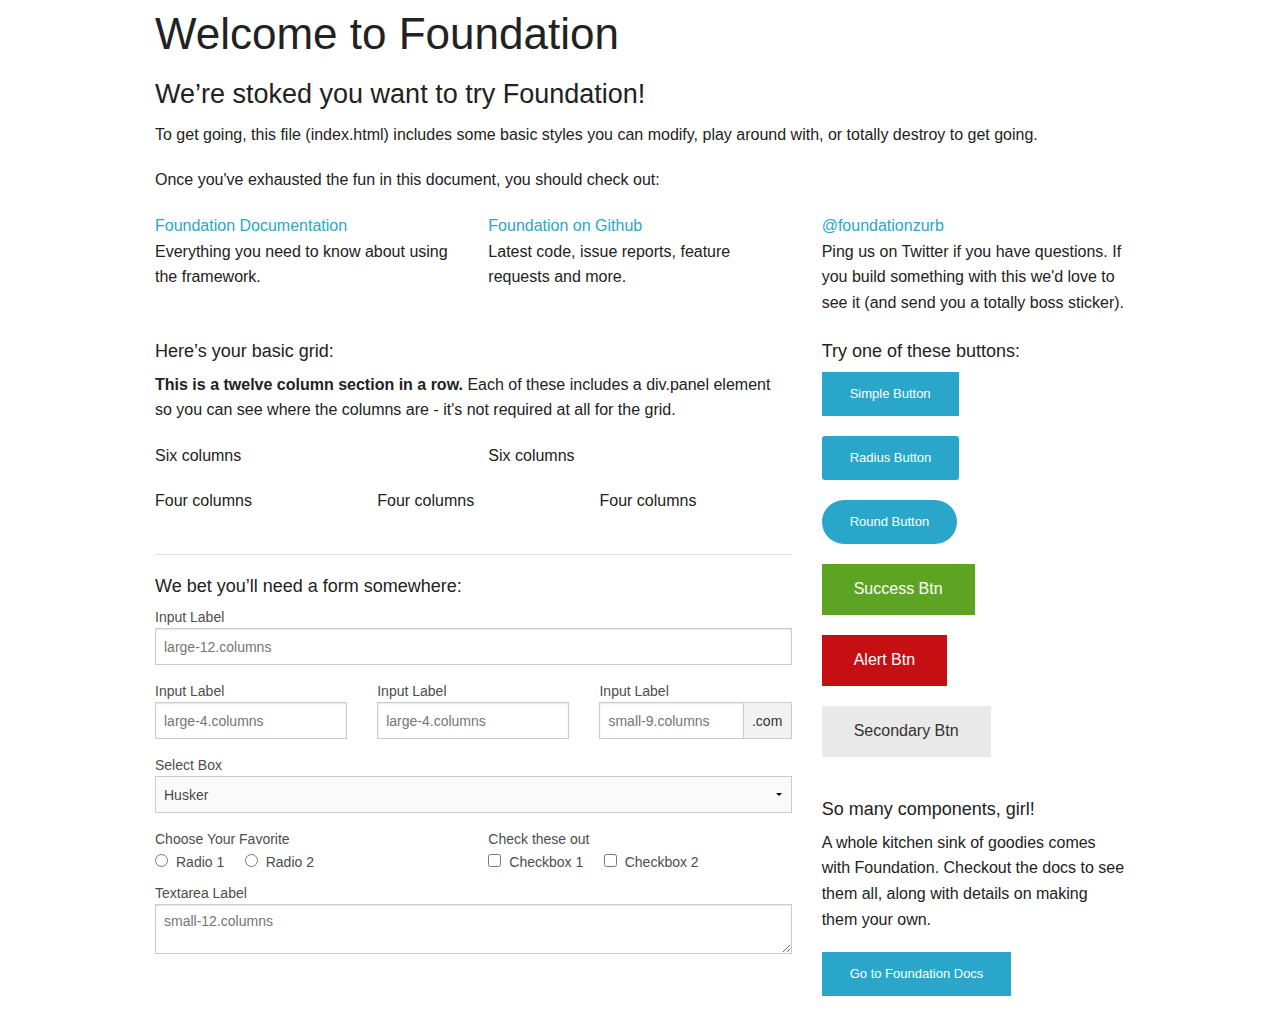
==== index2.html @ b11432b9 "changes to index file" ====
<!doctype html>
<html class="no-js" lang="en">
  <head>
    <meta charset="utf-8" />
    <meta name="viewport" content="width=device-width, initial-scale=1.0" />
    <title>Foundation | Welcome</title>
    <link rel="stylesheet" href="css/foundation.css" />
    <script src="js/vendor/modernizr.js"></script>
  </head>
  <body>
    
    <div class="row">
      <div class="large-12 columns">
        <h1>Welcome to Foundation</h1>
      </div>
    </div>
    
    <div class="row">
      <div class="large-12 columns">
      	<div class="panel">
	        <h3>We&rsquo;re stoked you want to try Foundation! </h3>
	        <p>To get going, this file (index.html) includes some basic styles you can modify, play around with, or totally destroy to get going.</p>
	        <p>Once you've exhausted the fun in this document, you should check out:</p>
	        <div class="row">
	        	<div class="large-4 medium-4 columns">
	    		<p><a href="http://foundation.zurb.com/docs">Foundation Documentation</a><br />Everything you need to know about using the framework.</p>
	    	</div>
	        	<div class="large-4 medium-4 columns">
	        		<p><a href="http://github.com/zurb/foundation">Foundation on Github</a><br />Latest code, issue reports, feature requests and more.</p>
	        	</div>
	        	<div class="large-4 medium-4 columns">
	        		<p><a href="http://twitter.com/foundationzurb">@foundationzurb</a><br />Ping us on Twitter if you have questions. If you build something with this we'd love to see it (and send you a totally boss sticker).</p>
	        	</div>        
					</div>
      	</div>
      </div>
    </div>

    <div class="row">
      <div class="large-8 medium-8 columns">
        <h5>Here&rsquo;s your basic grid:</h5>
        <!-- Grid Example -->

        <div class="row">
          <div class="large-12 columns">
            <div class="callout panel">
              <p><strong>This is a twelve column section in a row.</strong> Each of these includes a div.panel element so you can see where the columns are - it's not required at all for the grid.</p>
            </div>
          </div>
        </div>
        <div class="row">
          <div class="large-6 medium-6 columns">
            <div class="callout panel">
              <p>Six columns</p>
            </div>
          </div>
          <div class="large-6 medium-6 columns">
            <div class="callout panel">
              <p>Six columns</p>
            </div>
          </div>
        </div>
        <div class="row">
          <div class="large-4 medium-4 small-4 columns">
            <div class="callout panel">
              <p>Four columns</p>
            </div>
          </div>
          <div class="large-4 medium-4 small-4 columns">
            <div class="callout panel">
              <p>Four columns</p>
            </div>
          </div>
          <div class="large-4 medium-4 small-4 columns">
            <div class="callout panel">
              <p>Four columns</p>
            </div>
          </div>
        </div>
        
        <hr />
                
        <h5>We bet you&rsquo;ll need a form somewhere:</h5>
        <form>
				  <div class="row">
				    <div class="large-12 columns">
				      <label>Input Label</label>
				      <input type="text" placeholder="large-12.columns" />
				    </div>
				  </div>
				  <div class="row">
				    <div class="large-4 medium-4 columns">
				      <label>Input Label</label>
				      <input type="text" placeholder="large-4.columns" />
				    </div>
				    <div class="large-4 medium-4 columns">
				      <label>Input Label</label>
				      <input type="text" placeholder="large-4.columns" />
				    </div>
				    <div class="large-4 medium-4 columns">
				      <div class="row collapse">
				        <label>Input Label</label>
				        <div class="small-9 columns">
				          <input type="text" placeholder="small-9.columns" />
				        </div>
				        <div class="small-3 columns">
				          <span class="postfix">.com</span>
				        </div>
				      </div>
				    </div>
				  </div>
				  <div class="row">
				    <div class="large-12 columns">
				      <label>Select Box</label>
				      <select>
				        <option value="husker">Husker</option>
				        <option value="starbuck">Starbuck</option>
				        <option value="hotdog">Hot Dog</option>
				        <option value="apollo">Apollo</option>
				      </select>
				    </div>
				  </div>
				  <div class="row">
				    <div class="large-6 medium-6 columns">
				      <label>Choose Your Favorite</label>
				      <input type="radio" name="pokemon" value="Red" id="pokemonRed"><label for="pokemonRed">Radio 1</label>
				      <input type="radio" name="pokemon" value="Blue" id="pokemonBlue"><label for="pokemonBlue">Radio 2</label>
				    </div>
				    <div class="large-6 medium-6 columns">
				      <label>Check these out</label>
				      <input id="checkbox1" type="checkbox"><label for="checkbox1">Checkbox 1</label>
				      <input id="checkbox2" type="checkbox"><label for="checkbox2">Checkbox 2</label>
				    </div>
				  </div>
				  <div class="row">
				    <div class="large-12 columns">
				      <label>Textarea Label</label>
				      <textarea placeholder="small-12.columns"></textarea>
				    </div>
				  </div>
				</form>
      </div>     

      <div class="large-4 medium-4 columns">
			  <h5>Try one of these buttons:</h5>
			  <p><a href="#" class="small button">Simple Button</a><br/>
        <a href="#" class="small radius button">Radius Button</a><br/>
        <a href="#" class="small round button">Round Button</a><br/>            
        <a href="#" class="medium success button">Success Btn</a><br/>
        <a href="#" class="medium alert button">Alert Btn</a><br/>
        <a href="#" class="medium secondary button">Secondary Btn</a></p>           
				<div class="panel">
        	<h5>So many components, girl!</h5>
        	<p>A whole kitchen sink of goodies comes with Foundation. Checkout the docs to see them all, along with details on making them your own.</p>
        	<a href="http://foundation.zurb.com/docs/" class="small button">Go to Foundation Docs</a>          
        </div>
      </div>
    </div>
    
    <script src="js/vendor/jquery.js"></script>
    <script src="js/foundation.min.js"></script>
    <script>
      $(document).foundation();
    </script>
  </body>
</html>
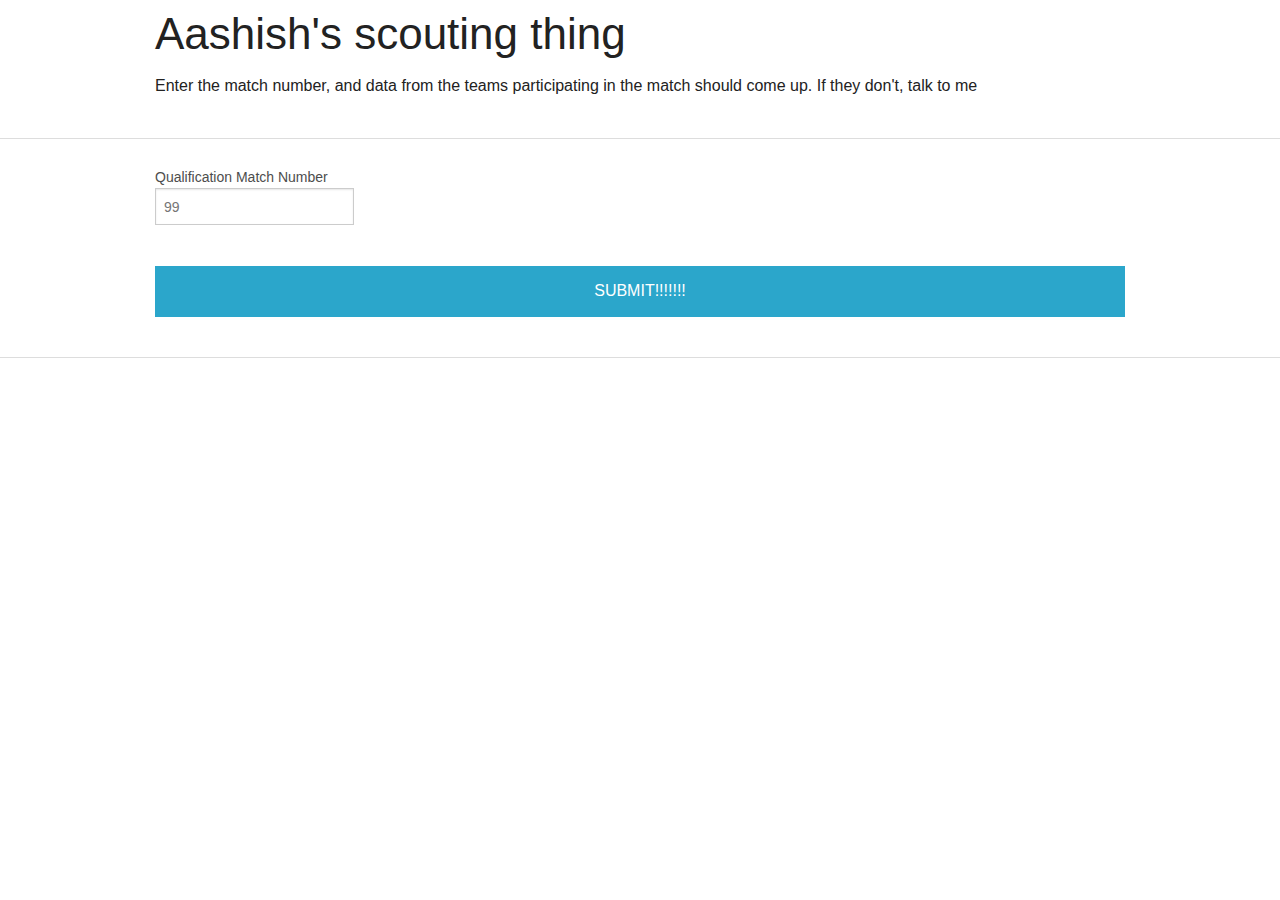
==== commit a441ccc1: "made new versions, changed events for main" ====
--- a/index2.html
+++ b/index2.html
@@ -1,166 +1,270 @@
 <!doctype html>
 <html class="no-js" lang="en">
   <head>
-    <meta charset="utf-8" />
-    <meta name="viewport" content="width=device-width, initial-scale=1.0" />
-    <title>Foundation | Welcome</title>
-    <link rel="stylesheet" href="css/foundation.css" />
-    <script src="js/vendor/modernizr.js"></script>
+	<meta charset="utf-8" />
+	<meta name="viewport" content="width=device-width, initial-scale=1.0" />
+	<title>Aashish's scouting thing</title>
+	<link rel="stylesheet" href="css/foundation.css" />
+	<script src="js/vendor/modernizr.js"></script>
+	<style>
+
+	/*
+	Max width before this PARTICULAR table gets nasty
+	This query will take effect for any screen smaller than 760px
+	and also iPads specifically.
+	*/
+
+	/* 
+	Generic Styling, for Desktops/Laptops 
+	*/
+	table { 
+		width: 100%; 
+		border-collapse: collapse; 
+	}
+	th { 
+		background: #333; 
+		color: white; 
+		font-weight: bold; 
+	}
+	td, th { 
+		padding: 6px; 
+		border: 1px solid #ccc; 
+		text-align: left; 
+	}
+	@media
+	only screen and (max-width: 760px),
+	(min-device-width: 768px) and (max-device-width: 1024px)  {
+
+		/* Force table to not be like tables anymore */
+		table, thead, tbody, th, td, tr {
+			display: block;
+			margin: 0 auto;
+		}
+
+		/* Hide table headers (but not display: none;, for accessibility) */
+		thead tr {
+			position: absolute;
+			top: -9999px;
+			left: -9999px;
+		}
+
+		tr
+		{
+			border: 1px solid #ccc; 
+			border-bottom: 1px solid black;
+		}
+
+		td {
+			/* Behave  like a "row" */
+			border: none;
+			border-bottom: 1px solid #eee;
+					/*border-bottom: 1px solid black;*/
+
+			position: relative;
+			padding-left: 50%;
+		}
+
+		td:before {
+			/* Now like a table header */
+			position: absolute;
+			/* Top/left values mimic padding */
+			top: 6px;
+			left: 6px;
+			width: 45%;
+			padding-right: 10px;
+			white-space: nowrap;
+		}
+
+		/*
+		Label the data
+		*/
+		td:nth-of-type(1):before { content: "Team Number"; }
+		td:nth-of-type(2):before { content: "Rank"; }
+		td:nth-of-type(3):before { content: "Qual Avg"; }
+		td:nth-of-type(4):before { content: "Auto"; }
+		td:nth-of-type(5):before { content: "Container"; }
+		td:nth-of-type(6):before { content: "Coop"; }
+		td:nth-of-type(7):before { content: "Litter"; }
+		td:nth-of-type(8):before { content: "Tote"; }
+		td:nth-of-type(9):before { content: "Played"; }
+		td:nth-of-type(10):before { content: "OPR"; }
+
+
+	}
+
+	/* Smartphones (portrait and landscape) ----------- */
+	@media only screen
+	and (min-device-width : 320px)
+	and (max-device-width : 480px) {
+		body {
+			padding: 0;
+			margin: 0;
+			width: 100%; 
+			font-size: 12px;	}
+		}
+
+	/* iPads (portrait and landscape) ----------- */
+	@media only screen and (min-device-width: 768px) and (max-device-width: 1024px) {
+		body {
+			width: 495px;
+		}
+	}
+
+	</style>
+	<style>
+	tr.blue{
+		background-color: #ddf;
+	}
+	.red{
+		background-color: #fdd;
+	}
+
+
+	table{border-collapse:collapse !important;}
+
+
+	</style>
   </head>
   <body>
-    
-    <div class="row">
-      <div class="large-12 columns">
-        <h1>Welcome to Foundation</h1>
-      </div>
-    </div>
-    
-    <div class="row">
-      <div class="large-12 columns">
-      	<div class="panel">
-	        <h3>We&rsquo;re stoked you want to try Foundation! </h3>
-	        <p>To get going, this file (index.html) includes some basic styles you can modify, play around with, or totally destroy to get going.</p>
-	        <p>Once you've exhausted the fun in this document, you should check out:</p>
-	        <div class="row">
-	        	<div class="large-4 medium-4 columns">
-	    		<p><a href="http://foundation.zurb.com/docs">Foundation Documentation</a><br />Everything you need to know about using the framework.</p>
-	    	</div>
-	        	<div class="large-4 medium-4 columns">
-	        		<p><a href="http://github.com/zurb/foundation">Foundation on Github</a><br />Latest code, issue reports, feature requests and more.</p>
-	        	</div>
-	        	<div class="large-4 medium-4 columns">
-	        		<p><a href="http://twitter.com/foundationzurb">@foundationzurb</a><br />Ping us on Twitter if you have questions. If you build something with this we'd love to see it (and send you a totally boss sticker).</p>
-	        	</div>        
-					</div>
-      	</div>
-      </div>
-    </div>
-
-    <div class="row">
-      <div class="large-8 medium-8 columns">
-        <h5>Here&rsquo;s your basic grid:</h5>
-        <!-- Grid Example -->
-
-        <div class="row">
-          <div class="large-12 columns">
-            <div class="callout panel">
-              <p><strong>This is a twelve column section in a row.</strong> Each of these includes a div.panel element so you can see where the columns are - it's not required at all for the grid.</p>
-            </div>
-          </div>
-        </div>
-        <div class="row">
-          <div class="large-6 medium-6 columns">
-            <div class="callout panel">
-              <p>Six columns</p>
-            </div>
-          </div>
-          <div class="large-6 medium-6 columns">
-            <div class="callout panel">
-              <p>Six columns</p>
-            </div>
-          </div>
-        </div>
-        <div class="row">
-          <div class="large-4 medium-4 small-4 columns">
-            <div class="callout panel">
-              <p>Four columns</p>
-            </div>
-          </div>
-          <div class="large-4 medium-4 small-4 columns">
-            <div class="callout panel">
-              <p>Four columns</p>
-            </div>
-          </div>
-          <div class="large-4 medium-4 small-4 columns">
-            <div class="callout panel">
-              <p>Four columns</p>
-            </div>
-          </div>
-        </div>
-        
-        <hr />
-                
-        <h5>We bet you&rsquo;ll need a form somewhere:</h5>
-        <form>
-				  <div class="row">
-				    <div class="large-12 columns">
-				      <label>Input Label</label>
-				      <input type="text" placeholder="large-12.columns" />
-				    </div>
-				  </div>
-				  <div class="row">
-				    <div class="large-4 medium-4 columns">
-				      <label>Input Label</label>
-				      <input type="text" placeholder="large-4.columns" />
-				    </div>
-				    <div class="large-4 medium-4 columns">
-				      <label>Input Label</label>
-				      <input type="text" placeholder="large-4.columns" />
-				    </div>
-				    <div class="large-4 medium-4 columns">
-				      <div class="row collapse">
-				        <label>Input Label</label>
-				        <div class="small-9 columns">
-				          <input type="text" placeholder="small-9.columns" />
-				        </div>
-				        <div class="small-3 columns">
-				          <span class="postfix">.com</span>
-				        </div>
-				      </div>
-				    </div>
-				  </div>
-				  <div class="row">
-				    <div class="large-12 columns">
-				      <label>Select Box</label>
-				      <select>
-				        <option value="husker">Husker</option>
-				        <option value="starbuck">Starbuck</option>
-				        <option value="hotdog">Hot Dog</option>
-				        <option value="apollo">Apollo</option>
-				      </select>
-				    </div>
-				  </div>
-				  <div class="row">
-				    <div class="large-6 medium-6 columns">
-				      <label>Choose Your Favorite</label>
-				      <input type="radio" name="pokemon" value="Red" id="pokemonRed"><label for="pokemonRed">Radio 1</label>
-				      <input type="radio" name="pokemon" value="Blue" id="pokemonBlue"><label for="pokemonBlue">Radio 2</label>
-				    </div>
-				    <div class="large-6 medium-6 columns">
-				      <label>Check these out</label>
-				      <input id="checkbox1" type="checkbox"><label for="checkbox1">Checkbox 1</label>
-				      <input id="checkbox2" type="checkbox"><label for="checkbox2">Checkbox 2</label>
-				    </div>
-				  </div>
-				  <div class="row">
-				    <div class="large-12 columns">
-				      <label>Textarea Label</label>
-				      <textarea placeholder="small-12.columns"></textarea>
-				    </div>
-				  </div>
-				</form>
-      </div>     
-
-      <div class="large-4 medium-4 columns">
-			  <h5>Try one of these buttons:</h5>
-			  <p><a href="#" class="small button">Simple Button</a><br/>
-        <a href="#" class="small radius button">Radius Button</a><br/>
-        <a href="#" class="small round button">Round Button</a><br/>            
-        <a href="#" class="medium success button">Success Btn</a><br/>
-        <a href="#" class="medium alert button">Alert Btn</a><br/>
-        <a href="#" class="medium secondary button">Secondary Btn</a></p>           
-				<div class="panel">
-        	<h5>So many components, girl!</h5>
-        	<p>A whole kitchen sink of goodies comes with Foundation. Checkout the docs to see them all, along with details on making them your own.</p>
-        	<a href="http://foundation.zurb.com/docs/" class="small button">Go to Foundation Docs</a>          
-        </div>
-      </div>
-    </div>
-    
-    <script src="js/vendor/jquery.js"></script>
-    <script src="js/foundation.min.js"></script>
-    <script>
-      $(document).foundation();
-    </script>
+	
+	<div class="row">
+	  <div class="large-12 columns">
+		<h1>Aashish's scouting thing</h1>
+		<p>Enter the match number, and data from the teams participating in the match should come up.  If they don't, talk to me</p>
+	  </div>
+	</div>
+	<hr/>
+	<form>
+		<div class="row">
+			<div class="small-12 columns center">
+				<label for="matchNum" class="inline left">Qualification Match Number
+				<input id="matchNum" type="number" placeholder="99" /></label>
+			</div>
+		</div>
+<!-- 		<div class="row">
+			<a id="open-advanced-options">Advanced</a>
+		</div>
+
+		<div id="advanced" class="row" style="display: none">
+			<div class="small-12 columns center">
+				<label for="eventKey" class="inline left">Event Key(ex. 2015cama)
+				<input id="eventKey" type="text" placeholder="2015utwv" /></label>
+			</div>
+		</div>
+ -->
+		<div class="row">
+			<div class="small-12 columns">
+				<a href="#" id="submit" class="button expand">SUBMIT!!!!!!!</a>
+			</div>
+		</div>
+	</form>
+
+	<hr/>
+	<div id="newInfo" style="display: none;">
+		<div class="row">
+			<h2>Data</h2>
+		</div>
+
+		<table>
+		<thead>
+		<tr>
+			<th>Team Number</th>
+			<th>Rank</th>
+			<th>Qual Avg</th>
+			<th>Auto</th>
+			<th>Container</th>
+			<th>Coop</th>
+			<th>Litter</th>
+			<th>Tote</th>
+			<th>Played</th>
+			<th>OPR</th>
+
+		</tr>
+		</thead>
+		<tbody>
+		<tr class="blue">
+			<td id="blue1-teamNum">115</td>
+			<td id="blue1-rank">1</td>
+			<td id="blue1-qa">100.00</td>
+			<td id="blue1-auto">100</td>
+			<td id="blue1-container">100</td>
+			<td id="blue1-coop">100</td>
+			<td id="blue1-litter">100</td>
+			<td id="blue1-tote">100</td>
+			<td id="blue1-played">100</td>
+			<td id="blue1-opr">100.3232</td>
+		</tr>
+		<tr class="blue">
+			<td id="blue2-teamNum">115</td>
+			<td id="blue2-rank">1</td>
+			<td id="blue2-qa">100.00</td>
+			<td id="blue2-auto">100</td>
+			<td id="blue2-container">100</td>
+			<td id="blue2-coop">100</td>
+			<td id="blue2-litter">100</td>
+			<td id="blue2-tote">100</td>
+			<td id="blue2-played">100</td>
+			<td id="blue2-opr">100.3232</td>
+		</tr>
+		<tr class="blue">
+			<td id="blue3-teamNum">115</td>
+			<td id="blue3-rank">1</td>
+			<td id="blue3-qa">100.00</td>
+			<td id="blue3-auto">100</td>
+			<td id="blue3-container">100</td>
+			<td id="blue3-coop">100</td>
+			<td id="blue3-litter">100</td>
+			<td id="blue3-tote">100</td>
+			<td id="blue3-played">100</td>
+			<td id="blue3-opr">100.3232</td>
+		</tr>
+		<tr class="red">
+			<td id="red1-teamNum">115</td>
+			<td id="red1-rank">1</td>
+			<td id="red1-qa">100.00</td>
+			<td id="red1-auto">100</td>
+			<td id="red1-container">100</td>
+			<td id="red1-coop">100</td>
+			<td id="red1-litter">100</td>
+			<td id="red1-tote">100</td>
+			<td id="red1-played">100</td>
+			<td id="red1-opr">100.3232</td>
+		</tr>
+		<tr class="red">
+			<td id="red2-teamNum">115</td>
+			<td id="red2-rank">1</td>
+			<td id="red2-qa">100.00</td>
+			<td id="red2-auto">100</td>
+			<td id="red2-container">100</td>
+			<td id="red2-coop">100</td>
+			<td id="red2-litter">100</td>
+			<td id="red2-tote">100</td>
+			<td id="red2-played">100</td>
+			<td id="red2-opr">100.3232</td>
+		</tr>
+		<tr class="red">
+			<td id="red3-teamNum">115</td>
+			<td id="red3-rank">1</td>
+			<td id="red3-qa">100.00</td>
+			<td id="red3-auto">100</td>
+			<td id="red3-container">100</td>
+			<td id="red3-coop">100</td>
+			<td id="red3-litter">100</td>
+			<td id="red3-tote">100</td>
+			<td id="red3-played">100</td>
+			<td id="red3-opr">100.3232</td>
+		</tr>
+		</tbody>
+	</table>
+	</div>
+
+	</div>	
+	
+	<script src="js/vendor/jquery.js"></script>
+	<script src="js/foundation.min.js"></script>
+	<script src="scripts2.js"></script>
+	<script>
+	  $(document).foundation();
+	</script>
   </body>
 </html>
